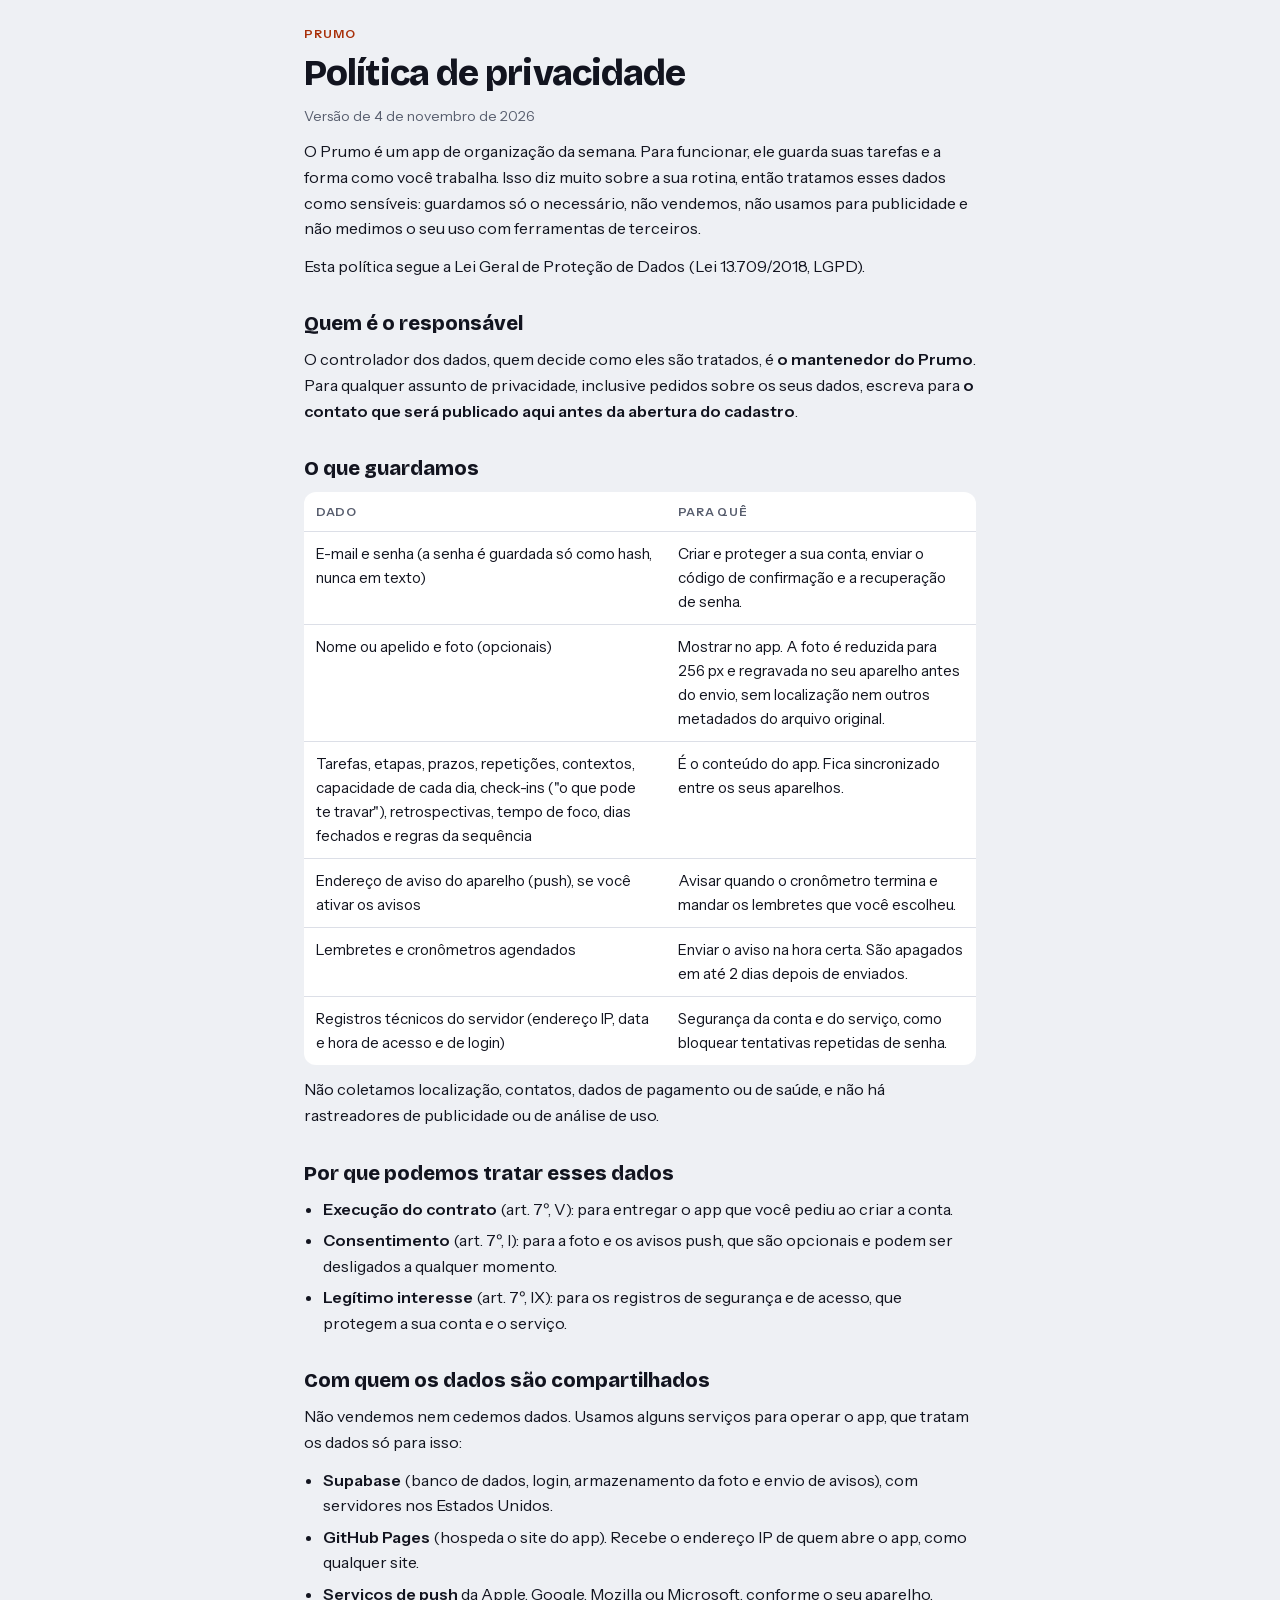
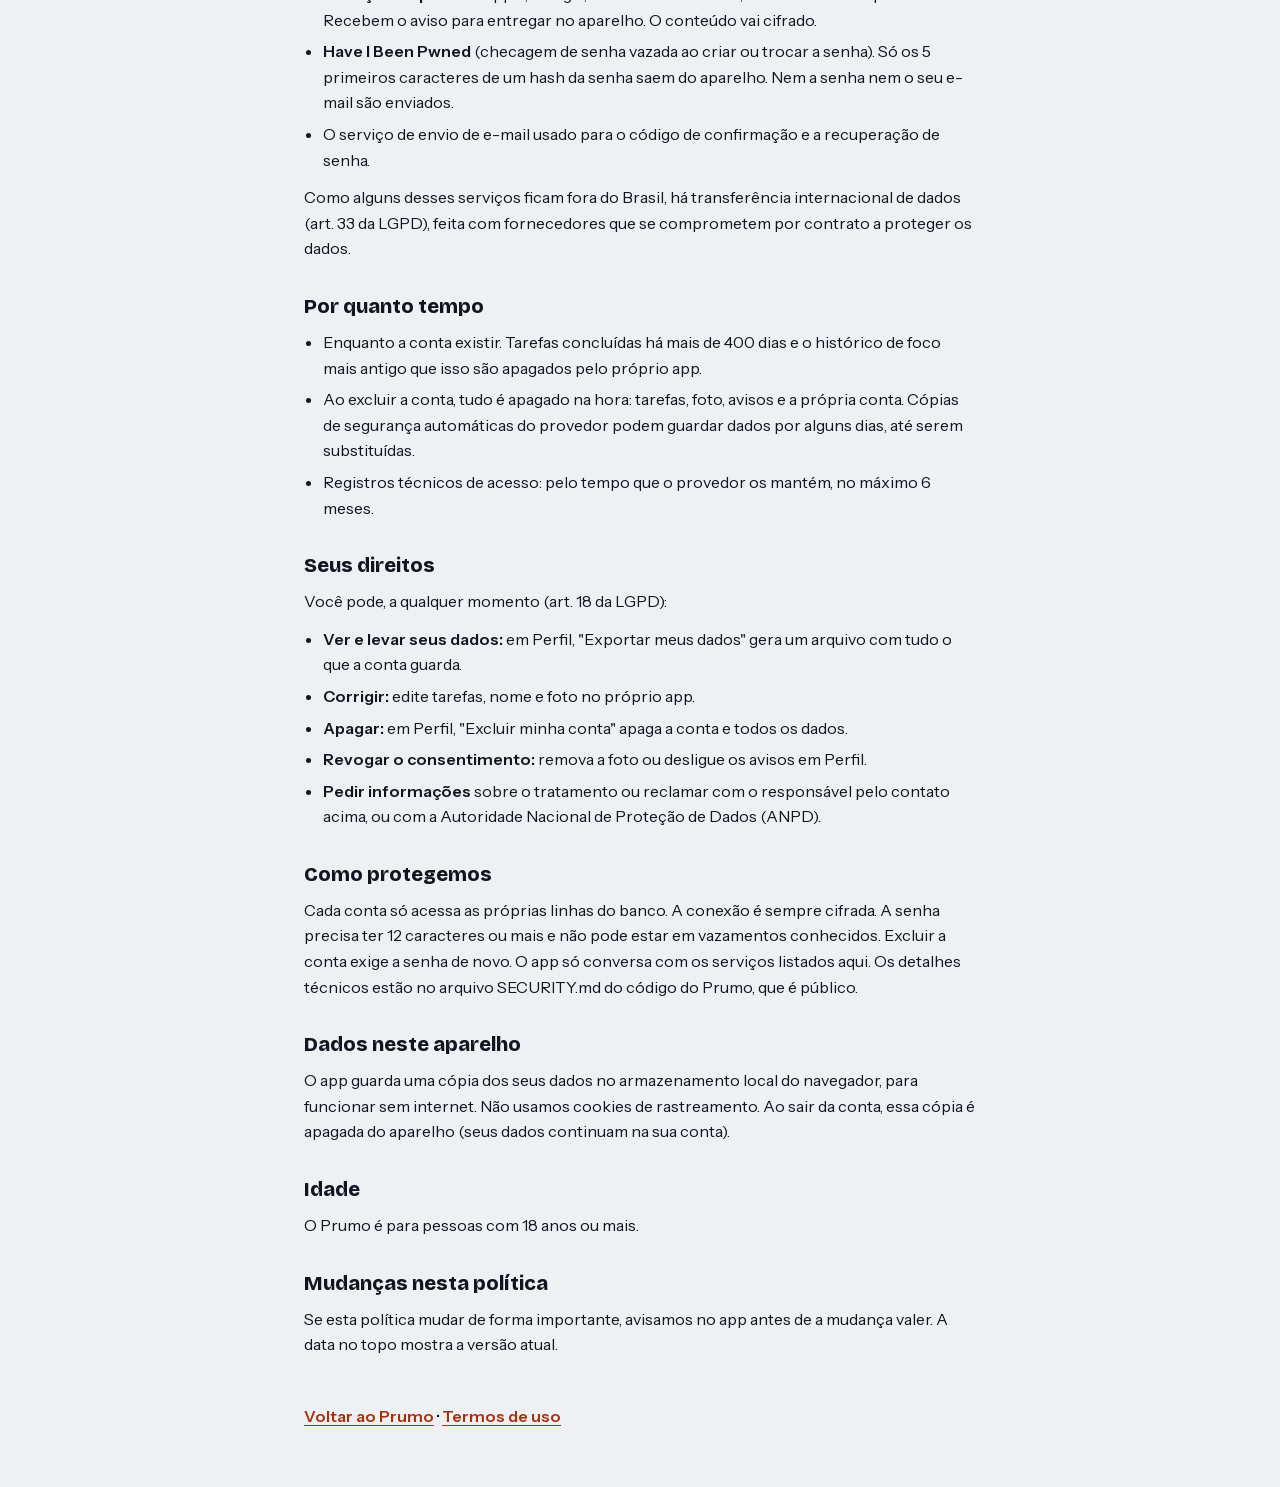
==== privacidade.html @ 3d7ed3b2 "Política de privacidade e termos de uso, fontes do próprio site e limpeza diária de lembretes enviad" ====
<!doctype html>
<html lang="pt-BR">
<head>
<meta charset="utf-8">
<meta http-equiv="Content-Security-Policy" content="default-src 'none'; style-src 'unsafe-inline'; font-src 'self'; img-src 'self'; base-uri 'none'; form-action 'none'">
<meta name="referrer" content="no-referrer">
<meta name="viewport" content="width=device-width,initial-scale=1,viewport-fit=cover">
<title>Política de privacidade · Prumo</title>
<style>
/* Fontes servidas pelo próprio site (SIL Open Font License 1.1). Subconjunto latino. */
@font-face {
  font-family: 'Bricolage Grotesque';
  font-style: normal;
  font-weight: 600;
  font-stretch: 100%;
  font-display: swap;
  src: url(fonts/bricolage-grotesque.woff2) format('woff2');
  unicode-range: U+0000-00FF, U+0131, U+0152-0153, U+02BB-02BC, U+02C6, U+02DA, U+02DC, U+0304, U+0308, U+0329, U+2000-206F, U+20AC, U+2122, U+2191, U+2193, U+2212, U+2215, U+FEFF, U+FFFD;
}
@font-face {
  font-family: 'Bricolage Grotesque';
  font-style: normal;
  font-weight: 800;
  font-stretch: 100%;
  font-display: swap;
  src: url(fonts/bricolage-grotesque.woff2) format('woff2');
  unicode-range: U+0000-00FF, U+0131, U+0152-0153, U+02BB-02BC, U+02C6, U+02DA, U+02DC, U+0304, U+0308, U+0329, U+2000-206F, U+20AC, U+2122, U+2191, U+2193, U+2212, U+2215, U+FEFF, U+FFFD;
}
@font-face {
  font-family: 'IBM Plex Mono';
  font-style: normal;
  font-weight: 500;
  font-display: swap;
  src: url(fonts/ibm-plex-mono-500.woff2) format('woff2');
  unicode-range: U+0000-00FF, U+0131, U+0152-0153, U+02BB-02BC, U+02C6, U+02DA, U+02DC, U+0304, U+0308, U+0329, U+2000-206F, U+20AC, U+2122, U+2191, U+2193, U+2212, U+2215, U+FEFF, U+FFFD;
}
@font-face {
  font-family: 'Instrument Sans';
  font-style: normal;
  font-weight: 400;
  font-stretch: 100%;
  font-display: swap;
  src: url(fonts/instrument-sans.woff2) format('woff2');
  unicode-range: U+0000-00FF, U+0131, U+0152-0153, U+02BB-02BC, U+02C6, U+02DA, U+02DC, U+0304, U+0308, U+0329, U+2000-206F, U+20AC, U+2122, U+2191, U+2193, U+2212, U+2215, U+FEFF, U+FFFD;
}
@font-face {
  font-family: 'Instrument Sans';
  font-style: normal;
  font-weight: 500;
  font-stretch: 100%;
  font-display: swap;
  src: url(fonts/instrument-sans.woff2) format('woff2');
  unicode-range: U+0000-00FF, U+0131, U+0152-0153, U+02BB-02BC, U+02C6, U+02DA, U+02DC, U+0304, U+0308, U+0329, U+2000-206F, U+20AC, U+2122, U+2191, U+2193, U+2212, U+2215, U+FEFF, U+FFFD;
}
@font-face {
  font-family: 'Instrument Sans';
  font-style: normal;
  font-weight: 600;
  font-stretch: 100%;
  font-display: swap;
  src: url(fonts/instrument-sans.woff2) format('woff2');
  unicode-range: U+0000-00FF, U+0131, U+0152-0153, U+02BB-02BC, U+02C6, U+02DA, U+02DC, U+0304, U+0308, U+0329, U+2000-206F, U+20AC, U+2122, U+2191, U+2193, U+2212, U+2215, U+FEFF, U+FFFD;
}
:root{--bg:#EEF0F4;--surface:#FFFFFF;--ink:#12141F;--muted:#585E6E;--line:#DCDFE7;--accent-text:#A8300A;color-scheme:light}
@media (prefers-color-scheme:dark){:root{--bg:#0D0F17;--surface:#161925;--ink:#EEF0F7;--muted:#9AA1B4;--line:#272C3C;--accent-text:#FF9B72;color-scheme:dark}}
html{-webkit-text-size-adjust:100%}
@supports (font:-apple-system-body) and (-webkit-touch-callout:none){html{font:-apple-system-body}}
body{margin:0;background:var(--bg);color:var(--ink);font-family:'Instrument Sans',system-ui,-apple-system,'Segoe UI',sans-serif;line-height:1.6;
  padding:max(24px,env(safe-area-inset-top,0px)) max(16px,env(safe-area-inset-right,0px)) max(48px,env(safe-area-inset-bottom,0px)) max(16px,env(safe-area-inset-left,0px))}
main{max-width:42rem;margin:0 auto;display:grid;gap:12px}
.eyebrow{margin:0;font-size:.75rem;font-weight:600;letter-spacing:.09em;text-transform:uppercase;color:var(--accent-text)}
h1{margin:0;font:800 2.25rem/1.05 'Bricolage Grotesque','Avenir Next',system-ui,sans-serif;letter-spacing:-.025em}
h2{margin:20px 0 0;font:800 1.25rem/1.2 'Bricolage Grotesque','Avenir Next',system-ui,sans-serif}
p,ul{margin:0}
ul{padding-left:1.2rem;display:grid;gap:6px}
.meta{color:var(--muted);font-size:.875rem}
a{color:var(--accent-text);text-underline-offset:3px}
a:focus-visible{outline:2px solid var(--accent-text);outline-offset:2px;border-radius:4px}
table{width:100%;border-collapse:collapse;background:var(--surface);border-radius:12px;overflow:hidden;font-size:.9375rem}
th,td{text-align:left;vertical-align:top;padding:10px 12px;border-bottom:1px solid var(--line)}
th{font-size:.75rem;letter-spacing:.06em;text-transform:uppercase;color:var(--muted)}
tr:last-child td{border-bottom:0}
@media (max-width:520px){table,tbody,tr,th,td{display:block}tr:first-child{display:none}td:first-child{font-weight:600;padding-bottom:2px;border-bottom:0}td:last-child{padding-top:0}}
.back{margin-top:24px;font-weight:600}
.back a{display:inline-block;padding:10px 0;min-height:44px;box-sizing:border-box}
</style>
</head>
<body>
<main>
<p class="eyebrow">Prumo</p>
<h1>Política de privacidade</h1>
<p class="meta">Versão de 4 de novembro de 2026</p>

<p>O Prumo é um app de organização da semana. Para funcionar, ele guarda suas tarefas e a forma como você trabalha. Isso diz muito sobre a sua rotina, então tratamos esses dados como sensíveis: guardamos só o necessário, não vendemos, não usamos para publicidade e não medimos o seu uso com ferramentas de terceiros.</p>
<p>Esta política segue a Lei Geral de Proteção de Dados (Lei 13.709/2018, LGPD).</p>

<h2>Quem é o responsável</h2>
<p>O controlador dos dados, quem decide como eles são tratados, é <b>o mantenedor do Prumo</b>. Para qualquer assunto de privacidade, inclusive pedidos sobre os seus dados, escreva para <b>o contato que será publicado aqui antes da abertura do cadastro</b>.</p>

<h2>O que guardamos</h2>
<table>
<tr><th>Dado</th><th>Para quê</th></tr>
<tr><td>E-mail e senha (a senha é guardada só como hash, nunca em texto)</td><td>Criar e proteger a sua conta, enviar o código de confirmação e a recuperação de senha.</td></tr>
<tr><td>Nome ou apelido e foto (opcionais)</td><td>Mostrar no app. A foto é reduzida para 256 px e regravada no seu aparelho antes do envio, sem localização nem outros metadados do arquivo original.</td></tr>
<tr><td>Tarefas, etapas, prazos, repetições, contextos, capacidade de cada dia, check-ins ("o que pode te travar"), retrospectivas, tempo de foco, dias fechados e regras da sequência</td><td>É o conteúdo do app. Fica sincronizado entre os seus aparelhos.</td></tr>
<tr><td>Endereço de aviso do aparelho (push), se você ativar os avisos</td><td>Avisar quando o cronômetro termina e mandar os lembretes que você escolheu.</td></tr>
<tr><td>Lembretes e cronômetros agendados</td><td>Enviar o aviso na hora certa. São apagados em até 2 dias depois de enviados.</td></tr>
<tr><td>Registros técnicos do servidor (endereço IP, data e hora de acesso e de login)</td><td>Segurança da conta e do serviço, como bloquear tentativas repetidas de senha.</td></tr>
</table>
<p>Não coletamos localização, contatos, dados de pagamento ou de saúde, e não há rastreadores de publicidade ou de análise de uso.</p>

<h2>Por que podemos tratar esses dados</h2>
<ul>
<li><b>Execução do contrato</b> (art. 7º, V): para entregar o app que você pediu ao criar a conta.</li>
<li><b>Consentimento</b> (art. 7º, I): para a foto e os avisos push, que são opcionais e podem ser desligados a qualquer momento.</li>
<li><b>Legítimo interesse</b> (art. 7º, IX): para os registros de segurança e de acesso, que protegem a sua conta e o serviço.</li>
</ul>

<h2>Com quem os dados são compartilhados</h2>
<p>Não vendemos nem cedemos dados. Usamos alguns serviços para operar o app, que tratam os dados só para isso:</p>
<ul>
<li><b>Supabase</b> (banco de dados, login, armazenamento da foto e envio de avisos), com servidores nos Estados Unidos.</li>
<li><b>GitHub Pages</b> (hospeda o site do app). Recebe o endereço IP de quem abre o app, como qualquer site.</li>
<li><b>Serviços de push</b> da Apple, Google, Mozilla ou Microsoft, conforme o seu aparelho. Recebem o aviso para entregar no aparelho. O conteúdo vai cifrado.</li>
<li><b>Have I Been Pwned</b> (checagem de senha vazada ao criar ou trocar a senha). Só os 5 primeiros caracteres de um hash da senha saem do aparelho. Nem a senha nem o seu e-mail são enviados.</li>
<li>O serviço de envio de e-mail usado para o código de confirmação e a recuperação de senha.</li>
</ul>
<p>Como alguns desses serviços ficam fora do Brasil, há transferência internacional de dados (art. 33 da LGPD), feita com fornecedores que se comprometem por contrato a proteger os dados.</p>

<h2>Por quanto tempo</h2>
<ul>
<li>Enquanto a conta existir. Tarefas concluídas há mais de 400 dias e o histórico de foco mais antigo que isso são apagados pelo próprio app.</li>
<li>Ao excluir a conta, tudo é apagado na hora: tarefas, foto, avisos e a própria conta. Cópias de segurança automáticas do provedor podem guardar dados por alguns dias, até serem substituídas.</li>
<li>Registros técnicos de acesso: pelo tempo que o provedor os mantém, no máximo 6 meses.</li>
</ul>

<h2>Seus direitos</h2>
<p>Você pode, a qualquer momento (art. 18 da LGPD):</p>
<ul>
<li><b>Ver e levar seus dados:</b> em Perfil, "Exportar meus dados" gera um arquivo com tudo o que a conta guarda.</li>
<li><b>Corrigir:</b> edite tarefas, nome e foto no próprio app.</li>
<li><b>Apagar:</b> em Perfil, "Excluir minha conta" apaga a conta e todos os dados.</li>
<li><b>Revogar o consentimento:</b> remova a foto ou desligue os avisos em Perfil.</li>
<li><b>Pedir informações</b> sobre o tratamento ou reclamar com o responsável pelo contato acima, ou com a Autoridade Nacional de Proteção de Dados (ANPD).</li>
</ul>

<h2>Como protegemos</h2>
<p>Cada conta só acessa as próprias linhas do banco. A conexão é sempre cifrada. A senha precisa ter 12 caracteres ou mais e não pode estar em vazamentos conhecidos. Excluir a conta exige a senha de novo. O app só conversa com os serviços listados aqui. Os detalhes técnicos estão no arquivo SECURITY.md do código do Prumo, que é público.</p>

<h2>Dados neste aparelho</h2>
<p>O app guarda uma cópia dos seus dados no armazenamento local do navegador, para funcionar sem internet. Não usamos cookies de rastreamento. Ao sair da conta, essa cópia é apagada do aparelho (seus dados continuam na sua conta).</p>

<h2>Idade</h2>
<p>O Prumo é para pessoas com 18 anos ou mais.</p>

<h2>Mudanças nesta política</h2>
<p>Se esta política mudar de forma importante, avisamos no app antes de a mudança valer. A data no topo mostra a versão atual.</p>

<p class="back"><a href="./">Voltar ao Prumo</a> · <a href="termos.html">Termos de uso</a></p>
</main>
</body>
</html>
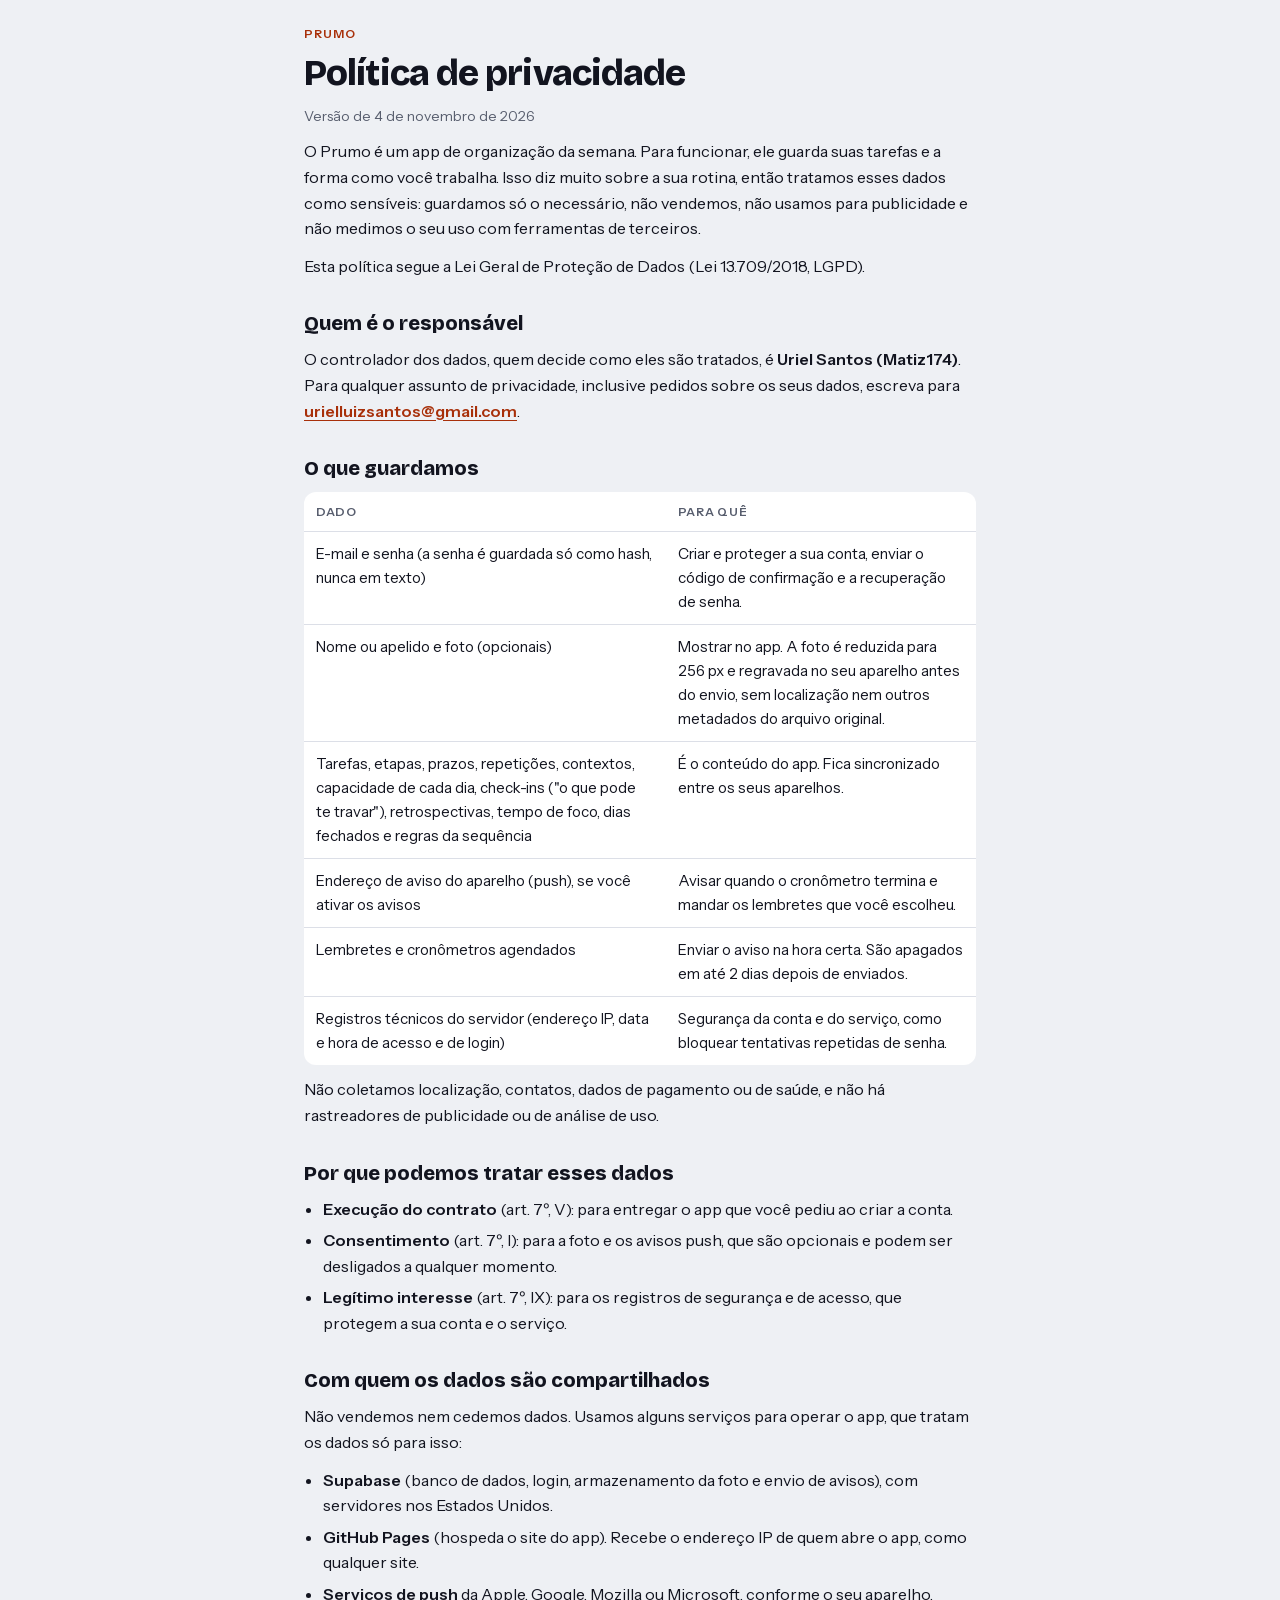
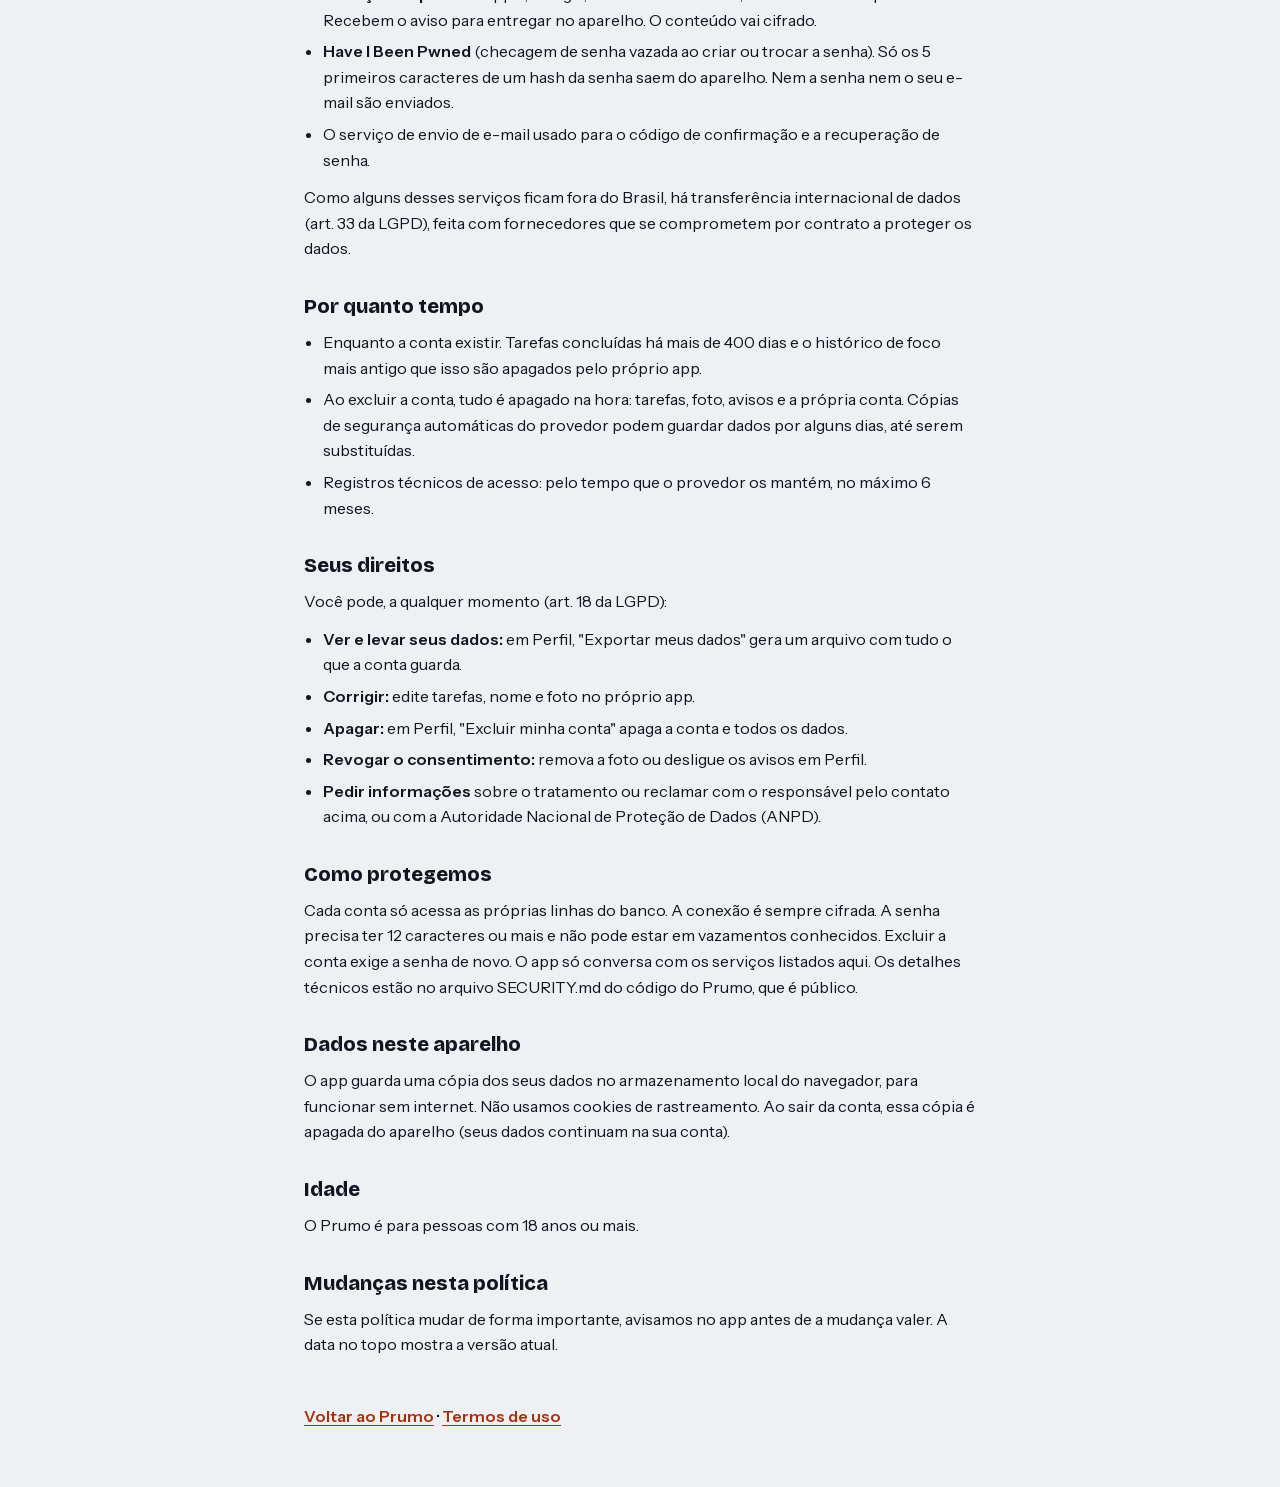
==== commit 22abd302: "Política e termos com responsável e contato provisórios Co-Authored-By: Claude Opus 5.5 <noreply@ant" ====
--- a/privacidade.html
+++ b/privacidade.html
@@ -95,7 +95,7 @@
 <p>Esta política segue a Lei Geral de Proteção de Dados (Lei 13.709/2018, LGPD).</p>
 
 <h2>Quem é o responsável</h2>
-<p>O controlador dos dados, quem decide como eles são tratados, é <b>o mantenedor do Prumo</b>. Para qualquer assunto de privacidade, inclusive pedidos sobre os seus dados, escreva para <b>o contato que será publicado aqui antes da abertura do cadastro</b>.</p>
+<p>O controlador dos dados, quem decide como eles são tratados, é <b>Uriel Santos (Matiz174)</b>. Para qualquer assunto de privacidade, inclusive pedidos sobre os seus dados, escreva para <b><a href="mailto:urielluizsantos@gmail.com">urielluizsantos@gmail.com</a></b>.</p>
 
 <h2>O que guardamos</h2>
 <table>
